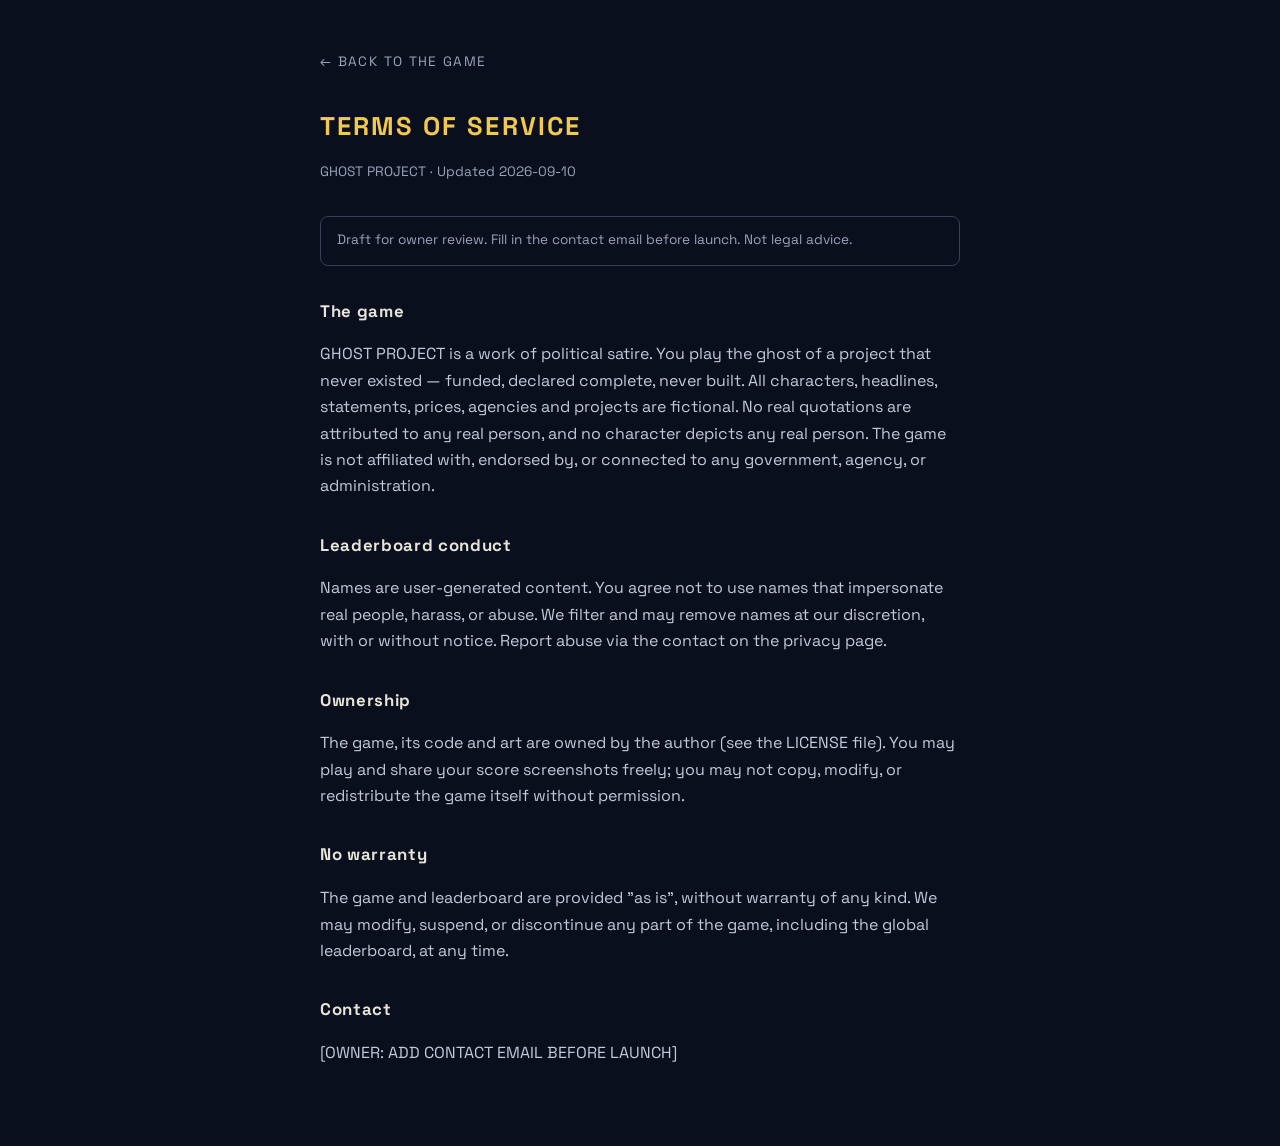
==== terms.html @ adf12e79 "Rebrand to GHOST PROJECT; retire real-person likeness and official branding - Retire marcos.png (AI " ====
<!DOCTYPE html>
<html lang="en">
<head>
<meta charset="UTF-8">
<meta name="viewport" content="width=device-width, initial-scale=1.0">
<title>Terms of Service — GHOST PROJECT</title>
<meta name="description" content="Terms of service for GHOST PROJECT, a political satire game.">
<meta name="robots" content="noindex">
<link rel="preconnect" href="https://fonts.googleapis.com">
<link rel="preconnect" href="https://fonts.gstatic.com" crossorigin>
<link href="https://fonts.googleapis.com/css2?family=Space+Grotesk:wght@400;600&display=swap" rel="stylesheet">
<style>
  body{
    margin:0; background:#0a0f1e; color:#e8e4da; padding:3rem 1.25rem 4rem;
    font-family:'Space Grotesk',system-ui,sans-serif; font-size:16px; line-height:1.65;
  }
  main{ max-width:640px; margin:0 auto; }
  h1{ font-size:1.6rem; letter-spacing:.08em; margin:0 0 .3em; color:#F2C94C; }
  .updated{ color:#9aa3b8; font-size:.85rem; margin-bottom:2rem; }
  h2{ font-size:1.05rem; letter-spacing:.04em; margin:2rem 0 .5em; color:#e8e4da; }
  p, li{ color:#c4c9d8; }
  a{ color:#F2C94C; }
  .back{ display:inline-block; margin-bottom:2rem; color:#9aa3b8; text-decoration:none; font-size:.85rem; letter-spacing:.1em; }
  .back:hover{ color:#F2C94C; }
  .draft{ border:1px solid #3a3f55; border-radius:8px; padding:.8rem 1rem; font-size:.85rem; color:#9aa3b8; margin-bottom:2rem; }
</style>
</head>
<body>
<main>
  <a class="back" href="/">← BACK TO THE GAME</a>
  <h1>TERMS OF SERVICE</h1>
  <p class="updated">GHOST PROJECT · Updated 2026-09-10</p>
  <p class="draft">Draft for owner review. Fill in the contact email before launch. Not legal advice.</p>

  <h2>The game</h2>
  <p>GHOST PROJECT is a work of political satire. You play the ghost of a project that never existed — funded, declared complete, never built. All characters, headlines, statements, prices, agencies and projects are fictional. No real quotations are attributed to any real person, and no character depicts any real person. The game is not affiliated with, endorsed by, or connected to any government, agency, or administration.</p>

  <h2>Leaderboard conduct</h2>
  <p>Names are user-generated content. You agree not to use names that impersonate real people, harass, or abuse. We filter and may remove names at our discretion, with or without notice. Report abuse via the contact on the privacy page.</p>

  <h2>Ownership</h2>
  <p>The game, its code and art are owned by the author (see the LICENSE file). You may play and share your score screenshots freely; you may not copy, modify, or redistribute the game itself without permission.</p>

  <h2>No warranty</h2>
  <p>The game and leaderboard are provided "as is", without warranty of any kind. We may modify, suspend, or discontinue any part of the game, including the global leaderboard, at any time.</p>

  <h2>Contact</h2>
  <p>[OWNER: ADD CONTACT EMAIL BEFORE LAUNCH]</p>
</main>
</body>
</html>
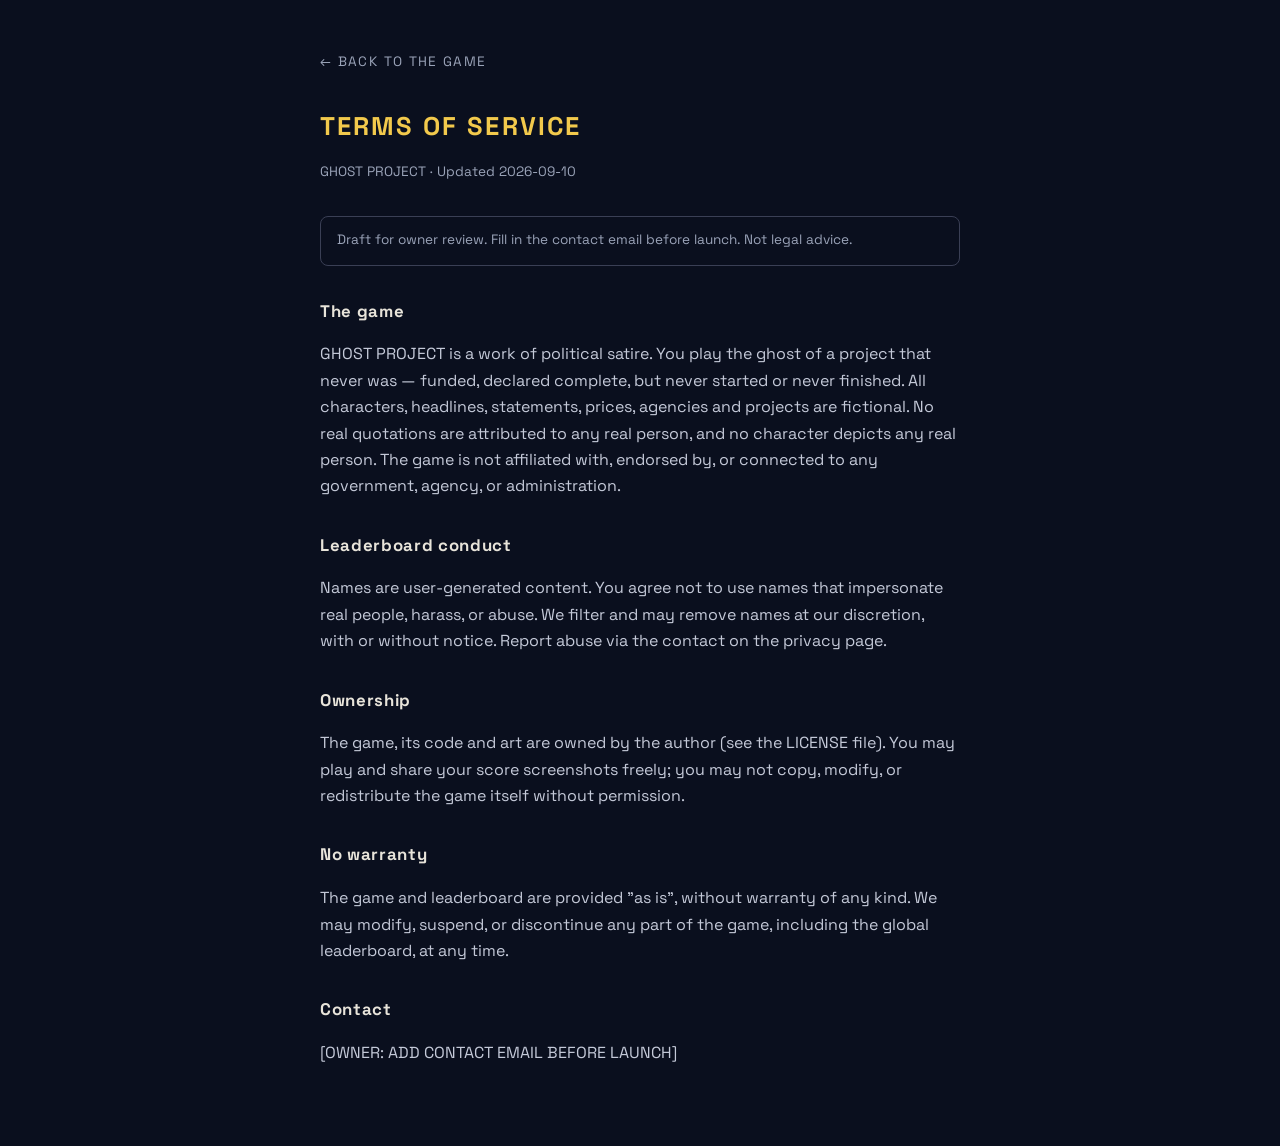
==== commit 9eab5174: "Broaden ghost premise: never started, or never finished Owner clarification: "ghost project" covers " ====
--- a/terms.html
+++ b/terms.html
@@ -33,7 +33,7 @@
   <p class="draft">Draft for owner review. Fill in the contact email before launch. Not legal advice.</p>
 
   <h2>The game</h2>
-  <p>GHOST PROJECT is a work of political satire. You play the ghost of a project that never existed — funded, declared complete, never built. All characters, headlines, statements, prices, agencies and projects are fictional. No real quotations are attributed to any real person, and no character depicts any real person. The game is not affiliated with, endorsed by, or connected to any government, agency, or administration.</p>
+  <p>GHOST PROJECT is a work of political satire. You play the ghost of a project that never was — funded, declared complete, but never started or never finished. All characters, headlines, statements, prices, agencies and projects are fictional. No real quotations are attributed to any real person, and no character depicts any real person. The game is not affiliated with, endorsed by, or connected to any government, agency, or administration.</p>
 
   <h2>Leaderboard conduct</h2>
   <p>Names are user-generated content. You agree not to use names that impersonate real people, harass, or abuse. We filter and may remove names at our discretion, with or without notice. Report abuse via the contact on the privacy page.</p>
